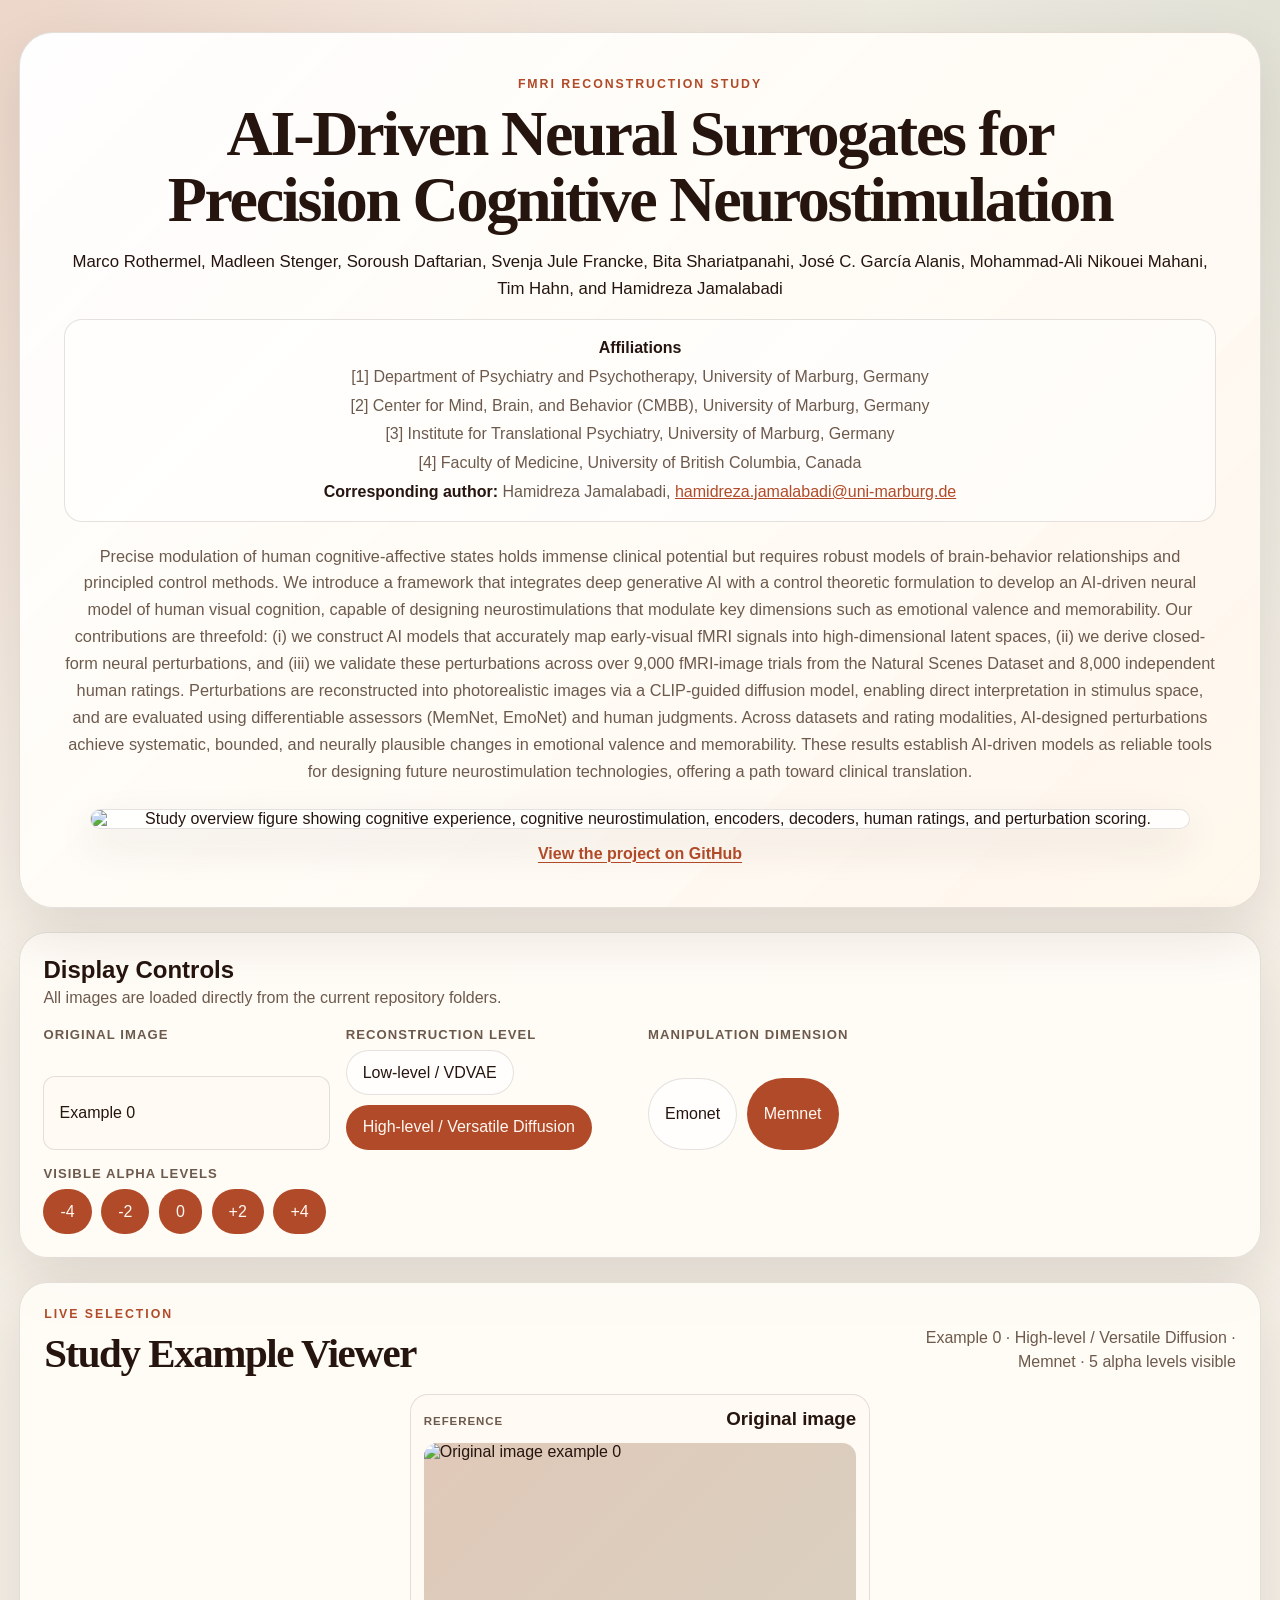
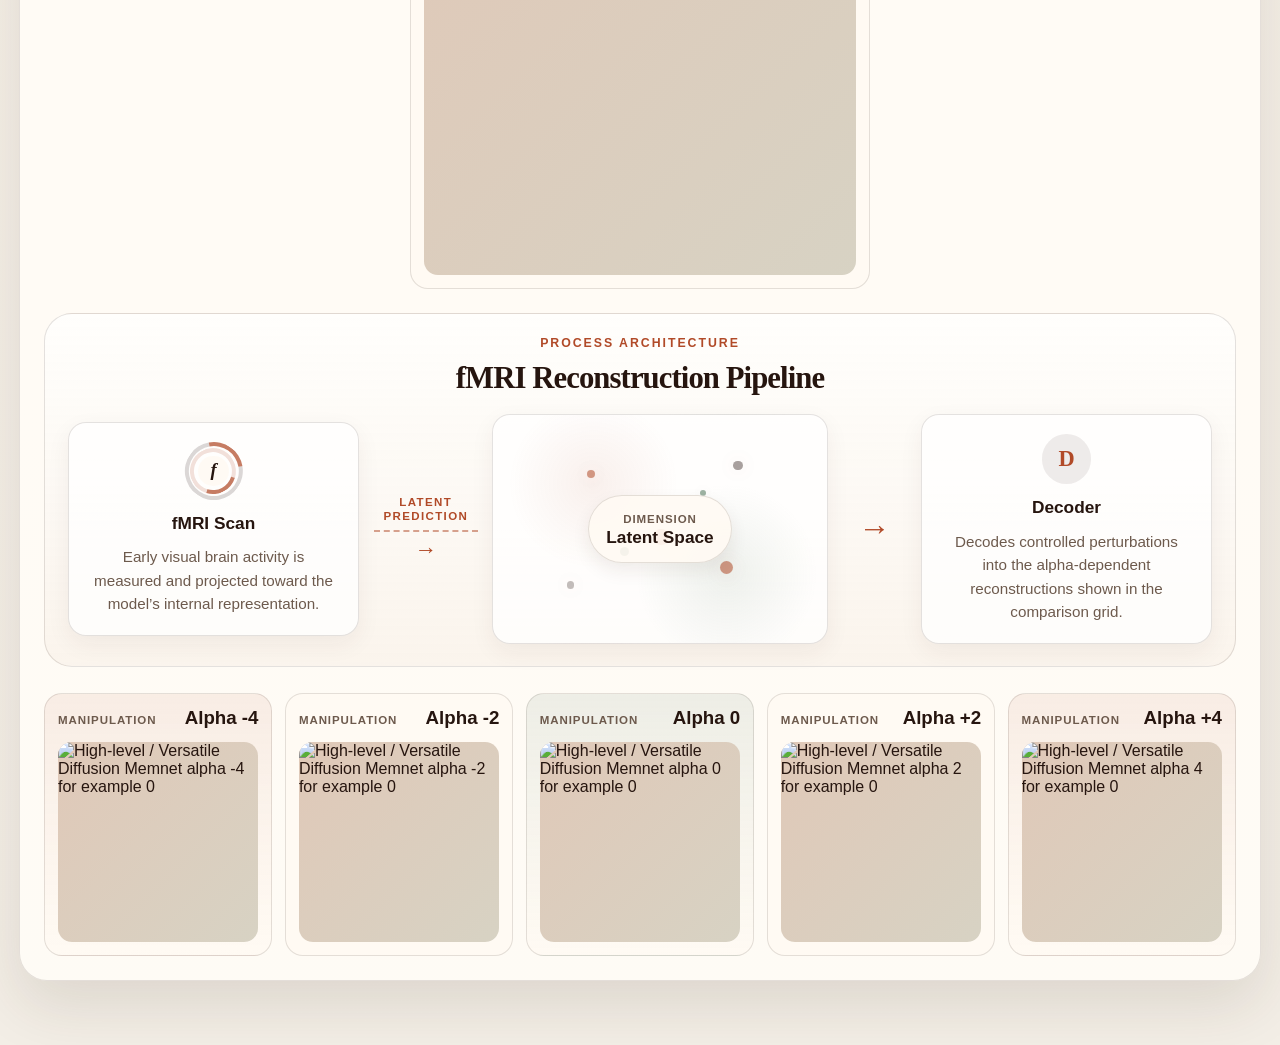
==== index.html @ da01c43c "Website-only initial commit" ====
<!doctype html>
<html lang="en">
  <head>
    <meta charset="UTF-8" />
    <meta name="viewport" content="width=device-width, initial-scale=1.0" />
    <title>fMRI Image Reconstruction Study</title>
    <link rel="stylesheet" href="./styles.css" />
  </head>
  <body>
    <div class="page-shell">
      <header class="hero">
        <p class="eyebrow">fMRI Reconstruction Study</p>
        <h1>AI-Driven Neural Surrogates for Precision Cognitive Neurostimulation</h1>
        <p class="hero-authors">
          Marco Rothermel, Madleen Stenger, Soroush Daftarian, Svenja Jule Francke, Bita Shariatpanahi, José C. García Alanis,
          Mohammad-Ali Nikouei Mahani, Tim Hahn, and Hamidreza Jamalabadi
        </p>
        <div class="hero-meta">
          <p><strong>Affiliations</strong></p>
          <p>[1] Department of Psychiatry and Psychotherapy, University of Marburg, Germany</p>
          <p>[2] Center for Mind, Brain, and Behavior (CMBB), University of Marburg, Germany</p>
          <p>[3] Institute for Translational Psychiatry, University of Marburg, Germany</p>
          <p>[4] Faculty of Medicine, University of British Columbia, Canada</p>
          <p><strong>Corresponding author:</strong> Hamidreza Jamalabadi, <a href="mailto:hamidreza.jamalabadi@uni-marburg.de">hamidreza.jamalabadi@uni-marburg.de</a></p>
        </div>
        <p class="hero-copy">
          Precise modulation of human cognitive-affective states holds immense clinical potential but requires robust models of
          brain-behavior relationships and principled control methods. We introduce a framework that integrates deep generative AI
          with a control theoretic formulation to develop an AI-driven neural model of human visual cognition, capable of designing
          neurostimulations that modulate key dimensions such as emotional valence and memorability. Our contributions are threefold:
          (i) we construct AI models that accurately map early-visual fMRI signals into high-dimensional latent spaces, (ii) we derive
          closed-form neural perturbations, and (iii) we validate these perturbations across over 9,000 fMRI-image trials from the
          Natural Scenes Dataset and 8,000 independent human ratings. Perturbations are reconstructed into photorealistic images via
          a CLIP-guided diffusion model, enabling direct interpretation in stimulus space, and are evaluated using differentiable
          assessors (MemNet, EmoNet) and human judgments. Across datasets and rating modalities, AI-designed perturbations achieve
          systematic, bounded, and neurally plausible changes in emotional valence and memorability. These results establish
          AI-driven models as reliable tools for designing future neurostimulation technologies, offering a path toward clinical
          translation.
        </p>
        <figure class="hero-figure">
          <img src="./Figure%202.JPG" alt="Study overview figure showing cognitive experience, cognitive neurostimulation, encoders, decoders, human ratings, and perturbation scoring." />
        </figure>
        <p class="hero-linkout">
          <a href="https://github.com/MarRoth93/Optimal-Neural-Engineering-of-Human-Cognitive-Experience" target="_blank" rel="noreferrer">View the project on GitHub</a>
        </p>
      </header>

      <main class="layout">
        <section class="control-panel" aria-labelledby="controls-title">
          <div class="panel-header">
            <h2 id="controls-title">Display Controls</h2>
            <p>All images are loaded directly from the current repository folders.</p>
          </div>

          <div class="control-grid">
            <label class="field">
              <span class="field-label">Original Image</span>
              <select id="image-select" aria-label="Select original image"></select>
            </label>

            <div class="field">
              <span class="field-label">Reconstruction Level</span>
              <div class="segmented" id="model-toggle" role="group" aria-label="Select reconstruction level"></div>
            </div>

            <div class="field">
              <span class="field-label">Manipulation Dimension</span>
              <div class="segmented" id="dimension-toggle" role="group" aria-label="Select manipulation dimension"></div>
            </div>

            <div class="field field-wide">
              <span class="field-label">Visible Alpha Levels</span>
              <div class="alpha-toggles" id="alpha-toggle" role="group" aria-label="Toggle alpha levels"></div>
            </div>
          </div>
        </section>

        <section class="viewer" aria-labelledby="viewer-title">
          <div class="viewer-header">
            <div>
              <p class="eyebrow">Live Selection</p>
              <h2 id="viewer-title">Study Example Viewer</h2>
            </div>
            <p class="selection-summary" id="selection-summary"></p>
          </div>

          <article class="card original-card">
            <div class="card-label">
              <span class="label-kicker">Reference</span>
              <h3>Original image</h3>
            </div>
            <figure class="image-frame">
              <img id="original-image" alt="" />
            </figure>
          </article>

          <section class="process-section" aria-labelledby="process-title">
            <div class="process-header">
              <p class="eyebrow">Process Architecture</p>
              <h3 id="process-title">fMRI Reconstruction Pipeline</h3>
            </div>

            <div class="process-flow">
              <article class="process-node process-node-scan">
                <div class="scan-icon" aria-hidden="true">
                  <span class="scan-ring scan-ring-outer"></span>
                  <span class="scan-ring scan-ring-inner"></span>
                  <span class="scan-core">f</span>
                </div>
                <h4>fMRI Scan</h4>
                <p>Early visual brain activity is measured and projected toward the model’s internal representation.</p>
              </article>

              <div class="process-arrow process-arrow-prediction" aria-hidden="true">
                <span class="process-arrow-label">Latent Prediction</span>
                <span class="process-arrow-line"></span>
                <span class="process-arrow-head">→</span>
              </div>

              <article class="process-node process-node-latent">
                <div class="latent-cloud" aria-hidden="true">
                  <span class="latent-dot dot-1"></span>
                  <span class="latent-dot dot-2"></span>
                  <span class="latent-dot dot-3"></span>
                  <span class="latent-dot dot-4"></span>
                  <span class="latent-dot dot-5"></span>
                  <span class="latent-dot dot-6"></span>
                  <span class="latent-dot dot-7"></span>
                </div>
                <div class="latent-label">
                  <span class="label-kicker">Dimension</span>
                  <h4>Latent Space</h4>
                </div>
              </article>

              <div class="process-arrow" aria-hidden="true">→</div>

              <article class="process-node">
                <div class="process-icon" aria-hidden="true">D</div>
                <h4>Decoder</h4>
                <p>Decodes controlled perturbations into the alpha-dependent reconstructions shown in the comparison grid.</p>
              </article>
            </div>
          </section>

          <section class="comparison-stage" aria-labelledby="comparison-title">
            <h3 id="comparison-title" class="sr-only">Reconstruction comparison</h3>

            <div class="alpha-column alpha-column-left" id="negative-column"></div>

            <div class="center-column" id="alpha-zero-slot"></div>

            <div class="alpha-column alpha-column-right" id="positive-column"></div>
          </section>
        </section>
      </main>
    </div>

    <template id="alpha-card-template">
      <article class="card alpha-card">
        <div class="card-label">
          <span class="label-kicker">Manipulation</span>
          <h3></h3>
        </div>
        <figure class="image-frame">
          <img alt="" />
        </figure>
      </article>
    </template>

    <script src="./app.js?v=2"></script>
  </body>
</html>
---- styles.css ----
:root {
  --bg: #f3eee6;
  --bg-strong: #e8ddcf;
  --surface: rgba(255, 252, 247, 0.92);
  --surface-strong: #fffaf3;
  --ink: #26150f;
  --muted: #6d5a4d;
  --line: rgba(38, 21, 15, 0.12);
  --accent: #b14a28;
  --accent-soft: rgba(177, 74, 40, 0.12);
  --shadow: 0 24px 60px rgba(60, 39, 26, 0.12);
  --radius-lg: 28px;
  --radius-md: 18px;
  --radius-sm: 12px;
  --content-width: 1380px;
}

*,
*::before,
*::after {
  box-sizing: border-box;
}

html {
  font-size: 16px;
}

body {
  margin: 0;
  min-height: 100vh;
  color: var(--ink);
  font-family: "Avenir Next", "Segoe UI", sans-serif;
  background:
    radial-gradient(circle at top left, rgba(177, 74, 40, 0.16), transparent 30%),
    radial-gradient(circle at top right, rgba(116, 145, 124, 0.16), transparent 28%),
    linear-gradient(180deg, #f7f1e8 0%, var(--bg) 100%);
}

img {
  display: block;
  width: 100%;
  height: auto;
}

button,
select {
  font: inherit;
}

.page-shell {
  width: min(calc(100% - 2.4rem), var(--content-width));
  margin: 0 auto;
  padding: 2rem 0 4rem;
}

.hero {
  position: relative;
  overflow: hidden;
  padding: 2.75rem;
  border: 1px solid var(--line);
  border-radius: calc(var(--radius-lg) + 6px);
  text-align: center;
  background:
    linear-gradient(135deg, rgba(255, 255, 255, 0.88), rgba(255, 247, 236, 0.94)),
    var(--surface);
  box-shadow: var(--shadow);
}

.hero::after {
  content: "";
  position: absolute;
  inset: auto -8% -35% auto;
  width: 320px;
  height: 320px;
  border-radius: 50%;
  background: radial-gradient(circle, rgba(177, 74, 40, 0.18), transparent 70%);
  pointer-events: none;
}

.eyebrow {
  margin: 0 0 0.65rem;
  color: var(--accent);
  letter-spacing: 0.16em;
  text-transform: uppercase;
  font-size: 0.77rem;
  font-weight: 700;
}

.hero h1,
.viewer-header h2 {
  margin: 0;
  font-family: "Palatino Linotype", "Book Antiqua", Palatino, serif;
  line-height: 1.03;
  letter-spacing: -0.035em;
}

.hero h1 {
  max-width: none;
  margin: 0 auto;
  font-size: clamp(2.6rem, 5vw, 5.25rem);
  text-wrap: balance;
}

.hero-copy {
  max-width: none;
  margin: 1.3rem auto 0;
  line-height: 1.65;
  color: var(--muted);
  font-size: 1.02rem;
}

.hero-authors {
  max-width: none;
  margin: 1rem auto 0;
  font-size: 1.05rem;
  line-height: 1.6;
  color: var(--ink);
}

.hero-meta {
  display: grid;
  gap: 0.25rem;
  margin: 1rem auto 0;
  padding: 1rem 1.1rem;
  max-width: none;
  border: 1px solid var(--line);
  border-radius: var(--radius-md);
  background: rgba(255, 255, 255, 0.55);
}

.hero-meta p {
  margin: 0;
  line-height: 1.55;
  color: var(--muted);
}

.hero-meta strong {
  color: var(--ink);
}

.hero-meta a {
  color: var(--accent);
}

.hero-figure {
  margin: 1.5rem auto 0;
  max-width: 1100px;
}

.hero-figure img {
  width: 100%;
  height: auto;
  border-radius: var(--radius-md);
  border: 1px solid var(--line);
  background: rgba(255, 255, 255, 0.85);
  box-shadow: 0 16px 40px rgba(60, 39, 26, 0.1);
}

.hero-linkout {
  margin: 1rem 0 0;
  font-size: 1rem;
  font-weight: 700;
}

.hero-linkout a {
  color: var(--accent);
  text-decoration-thickness: 0.08em;
  text-underline-offset: 0.18em;
}

.layout {
  display: grid;
  gap: 1.5rem;
  margin-top: 1.5rem;
}

.control-panel,
.viewer {
  border: 1px solid var(--line);
  border-radius: var(--radius-lg);
  background: var(--surface);
  box-shadow: var(--shadow);
}

.control-panel {
  padding: 1.45rem;
}

.panel-header h2,
.card-label h3 {
  margin: 0;
}

.panel-header p,
.selection-summary,
.field-label,
.label-kicker {
  color: var(--muted);
}

.panel-header p {
  margin: 0.35rem 0 0;
}

.control-grid {
  display: grid;
  grid-template-columns: repeat(4, minmax(0, 1fr));
  gap: 1rem;
  margin-top: 1.2rem;
}

.field {
  display: grid;
  gap: 0.55rem;
}

.field-wide {
  grid-column: 1 / -1;
}

.field-label {
  font-size: 0.82rem;
  letter-spacing: 0.08em;
  text-transform: uppercase;
  font-weight: 700;
}

select {
  appearance: none;
  min-height: 3rem;
  padding: 0 0.95rem;
  border: 1px solid var(--line);
  border-radius: var(--radius-sm);
  background: var(--surface-strong);
  color: var(--ink);
}

.segmented,
.alpha-toggles {
  display: flex;
  flex-wrap: wrap;
  gap: 0.6rem;
}

.segmented button,
.alpha-toggles button {
  min-height: 2.8rem;
  padding: 0.65rem 1rem;
  border: 1px solid var(--line);
  border-radius: 999px;
  background: rgba(255, 255, 255, 0.66);
  color: var(--ink);
  cursor: pointer;
  transition:
    background 140ms ease,
    color 140ms ease,
    border-color 140ms ease,
    transform 140ms ease;
}

.segmented button:hover,
.alpha-toggles button:hover {
  transform: translateY(-1px);
  border-color: rgba(38, 21, 15, 0.26);
}

.segmented button.is-active,
.alpha-toggles button.is-active {
  background: var(--accent);
  color: #fff8f2;
  border-color: transparent;
}

.alpha-toggles button:not(.is-active) {
  background: var(--accent-soft);
}

.viewer {
  padding: 1.5rem;
}

.viewer-header {
  display: flex;
  justify-content: space-between;
  gap: 1rem;
  align-items: end;
  margin-bottom: 1.25rem;
}

.viewer-header h2 {
  font-size: clamp(2rem, 3.2vw, 3.1rem);
}

.selection-summary {
  max-width: 36ch;
  margin: 0;
  text-align: right;
  line-height: 1.5;
}

.card {
  padding: 0.8rem;
  border: 1px solid var(--line);
  border-radius: var(--radius-md);
  background: var(--surface-strong);
}

.original-card {
  width: min(100%, 460px);
  margin: 0 auto 1.5rem;
}

.process-section {
  margin: 0 0 1.6rem;
  padding: 1.4rem;
  border: 1px solid var(--line);
  border-radius: var(--radius-lg);
  background:
    linear-gradient(180deg, rgba(255, 255, 255, 0.72), rgba(250, 244, 236, 0.88)),
    var(--surface-strong);
}

.process-header {
  margin-bottom: 1.15rem;
  text-align: center;
}

.process-header h3 {
  margin: 0;
  font-family: "Palatino Linotype", "Book Antiqua", Palatino, serif;
  font-size: clamp(1.55rem, 2.4vw, 2.2rem);
  letter-spacing: -0.03em;
}

.process-flow {
  display: grid;
  grid-template-columns: minmax(180px, 1fr) 104px minmax(260px, 1.15fr) 64px minmax(180px, 1fr);
  gap: 0.9rem;
  align-items: center;
}

.process-node {
  min-height: 184px;
  padding: 1.2rem;
  border: 1px solid var(--line);
  border-radius: var(--radius-md);
  background: rgba(255, 255, 255, 0.75);
  text-align: center;
  box-shadow: 0 8px 24px rgba(60, 39, 26, 0.06);
}

.process-node-scan {
  min-height: 196px;
}

.process-node h4,
.latent-label h4 {
  margin: 0;
  font-size: 1.08rem;
}

.process-node p {
  margin: 0.7rem 0 0;
  line-height: 1.55;
  color: var(--muted);
  font-size: 0.95rem;
}

.process-icon {
  display: grid;
  place-items: center;
  width: 3.1rem;
  height: 3.1rem;
  margin: 0 auto 0.85rem;
  border-radius: 999px;
  background: rgba(38, 21, 15, 0.08);
  color: var(--accent);
  font-family: "Palatino Linotype", "Book Antiqua", Palatino, serif;
  font-size: 1.4rem;
  font-weight: 700;
}

.process-arrow {
  display: grid;
  place-items: center;
  color: var(--accent);
  font-size: 2rem;
  font-weight: 700;
}

.process-arrow-prediction {
  align-self: center;
  gap: 0.45rem;
  font-size: 1rem;
  min-width: 0;
}

.process-arrow-label {
  font-size: 0.72rem;
  font-weight: 700;
  letter-spacing: 0.12em;
  text-transform: uppercase;
  color: var(--accent);
  text-align: center;
  line-height: 1.15;
}

.process-arrow-line {
  display: block;
  width: 100%;
  border-top: 2px dashed rgba(177, 74, 40, 0.5);
}

.process-arrow-head {
  font-size: 1.4rem;
  line-height: 1;
}

.scan-icon {
  position: relative;
  display: grid;
  place-items: center;
  width: 3.6rem;
  height: 3.6rem;
  margin: 0 auto 0.85rem;
}

.scan-ring {
  position: absolute;
  inset: 0;
  border-radius: 999px;
}

.scan-ring-outer {
  border: 4px solid rgba(38, 21, 15, 0.16);
  border-top-color: rgba(177, 74, 40, 0.72);
  transform: rotate(35deg);
}

.scan-ring-inner {
  inset: 0.35rem;
  border: 4px solid rgba(177, 74, 40, 0.16);
  border-bottom-color: rgba(177, 74, 40, 0.72);
  transform: rotate(-28deg);
}

.scan-core {
  position: relative;
  z-index: 1;
  display: grid;
  place-items: center;
  width: 1.9rem;
  height: 1.9rem;
  border-radius: 999px;
  background: rgba(255, 250, 243, 0.95);
  color: var(--ink);
  font-family: "Palatino Linotype", "Book Antiqua", Palatino, serif;
  font-size: 1.15rem;
  font-style: italic;
  font-weight: 700;
}

.process-node-latent {
  position: relative;
  display: grid;
  place-items: center;
  min-height: 230px;
  overflow: hidden;
  background:
    radial-gradient(circle at 30% 30%, rgba(177, 74, 40, 0.08), transparent 30%),
    radial-gradient(circle at 70% 70%, rgba(116, 145, 124, 0.12), transparent 32%),
    rgba(255, 255, 255, 0.78);
}

.latent-cloud {
  position: absolute;
  inset: 0;
}

.latent-dot {
  position: absolute;
  border-radius: 999px;
  background: rgba(177, 74, 40, 0.55);
  box-shadow: 0 0 20px rgba(177, 74, 40, 0.1);
}

.dot-1 {
  top: 24%;
  left: 28%;
  width: 0.55rem;
  height: 0.55rem;
}

.dot-2 {
  top: 33%;
  left: 62%;
  width: 0.35rem;
  height: 0.35rem;
  background: rgba(116, 145, 124, 0.7);
}

.dot-3 {
  top: 50%;
  left: 48%;
  width: 1rem;
  height: 1rem;
}

.dot-4 {
  top: 58%;
  left: 38%;
  width: 0.55rem;
  height: 0.55rem;
  background: rgba(116, 145, 124, 0.7);
}

.dot-5 {
  top: 64%;
  left: 68%;
  width: 0.8rem;
  height: 0.8rem;
}

.dot-6 {
  top: 20%;
  left: 72%;
  width: 0.6rem;
  height: 0.6rem;
  background: rgba(38, 21, 15, 0.4);
}

.dot-7 {
  top: 73%;
  left: 22%;
  width: 0.45rem;
  height: 0.45rem;
  background: rgba(38, 21, 15, 0.28);
}

.latent-label {
  position: relative;
  z-index: 1;
  padding: 0.85rem 1.1rem;
  border: 1px solid var(--line);
  border-radius: 999px;
  background: rgba(255, 250, 243, 0.9);
  box-shadow: 0 8px 18px rgba(60, 39, 26, 0.08);
  text-align: center;
}

.card-label {
  display: flex;
  justify-content: space-between;
  gap: 1rem;
  align-items: baseline;
  margin-bottom: 0.8rem;
}

.label-kicker {
  text-transform: uppercase;
  letter-spacing: 0.08em;
  font-size: 0.72rem;
  font-weight: 800;
}

.image-frame {
  margin: 0;
  aspect-ratio: 1;
  overflow: hidden;
  border-radius: calc(var(--radius-sm) + 2px);
  background:
    linear-gradient(135deg, rgba(177, 74, 40, 0.14), rgba(116, 145, 124, 0.14)),
    var(--bg-strong);
}

.image-frame img {
  width: 100%;
  height: 100%;
  object-fit: cover;
}

.comparison-stage {
  display: grid;
  grid-template-columns: repeat(5, minmax(0, 1fr));
  gap: 0.8rem;
  align-items: start;
}

.alpha-column,
.center-column {
  display: contents;
}

.alpha-column-left .alpha-card {
  transform-origin: right center;
}

.alpha-column-right .alpha-card {
  transform-origin: left center;
}

.alpha-card[data-alpha="-4"],
.alpha-card[data-alpha="4"] {
  background: linear-gradient(180deg, rgba(177, 74, 40, 0.08), rgba(255, 250, 243, 1));
}

.alpha-card[data-alpha="-4"] {
  grid-column: 1;
}

.alpha-card[data-alpha="-2"] {
  grid-column: 2;
}

.alpha-card[data-alpha="0"] {
  grid-column: 3;
  background: linear-gradient(180deg, rgba(116, 145, 124, 0.12), rgba(255, 250, 243, 1));
}

.alpha-card[data-alpha="2"] {
  grid-column: 4;
}

.alpha-card[data-alpha="4"] {
  grid-column: 5;
}

.empty-state {
  padding: 1.1rem;
  border: 1px dashed rgba(38, 21, 15, 0.2);
  border-radius: var(--radius-md);
  color: var(--muted);
  background: rgba(255, 255, 255, 0.45);
}

.empty-state--left {
  grid-column: 1 / 3;
}

.empty-state--center {
  grid-column: 3;
}

.empty-state--right {
  grid-column: 4 / 6;
}

.sr-only {
  position: absolute;
  width: 1px;
  height: 1px;
  padding: 0;
  margin: -1px;
  overflow: hidden;
  clip: rect(0, 0, 0, 0);
  white-space: nowrap;
  border: 0;
}

@media (max-width: 1100px) {
  .control-grid {
    grid-template-columns: repeat(2, minmax(0, 1fr));
  }

  .process-flow {
    grid-template-columns: 1fr;
    gap: 0.9rem;
  }

  .process-arrow {
    transform: rotate(90deg);
  }

  .process-arrow-prediction {
    transform: none;
    justify-items: center;
  }

  .process-arrow-prediction .process-arrow-line {
    width: 2px;
    height: 2.75rem;
    border-top: 0;
    border-left: 2px dashed rgba(177, 74, 40, 0.5);
  }

  .process-arrow-prediction .process-arrow-head {
    transform: rotate(90deg);
  }

  .comparison-stage {
    grid-template-columns: repeat(auto-fit, minmax(180px, 1fr));
  }

  .selection-summary {
    text-align: left;
  }
}

@media (max-width: 760px) {
  .page-shell {
    width: min(calc(100% - 1.2rem), var(--content-width));
    padding-top: 0.6rem;
  }

  .hero,
  .control-panel,
  .viewer {
    padding: 1.1rem;
    border-radius: 22px;
  }

  .hero h1 {
    max-width: 100%;
  }

  .control-grid {
    grid-template-columns: 1fr;
  }

  .viewer-header {
    flex-direction: column;
    align-items: start;
  }

  .process-section {
    padding: 1rem;
  }

  .selection-summary {
    max-width: none;
  }

  .alpha-column,
  .center-column {
    display: contents;
  }
}
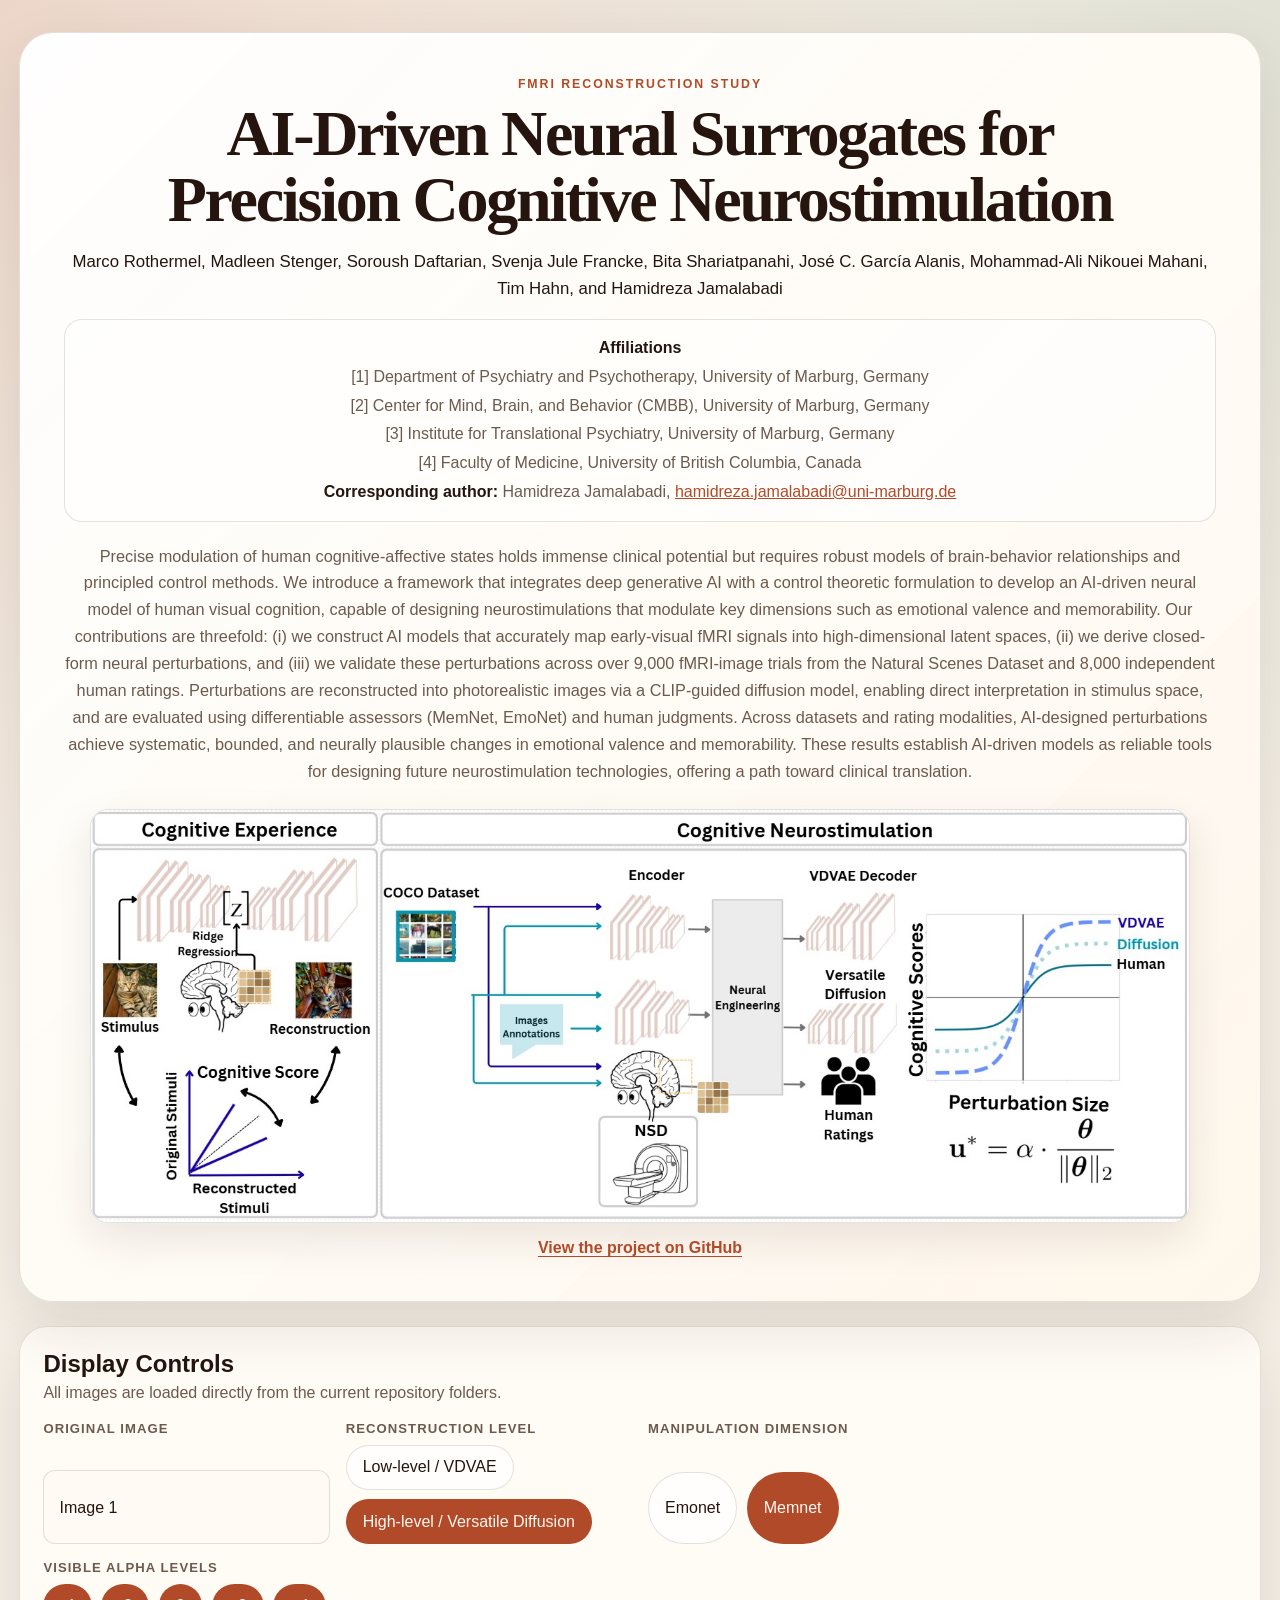
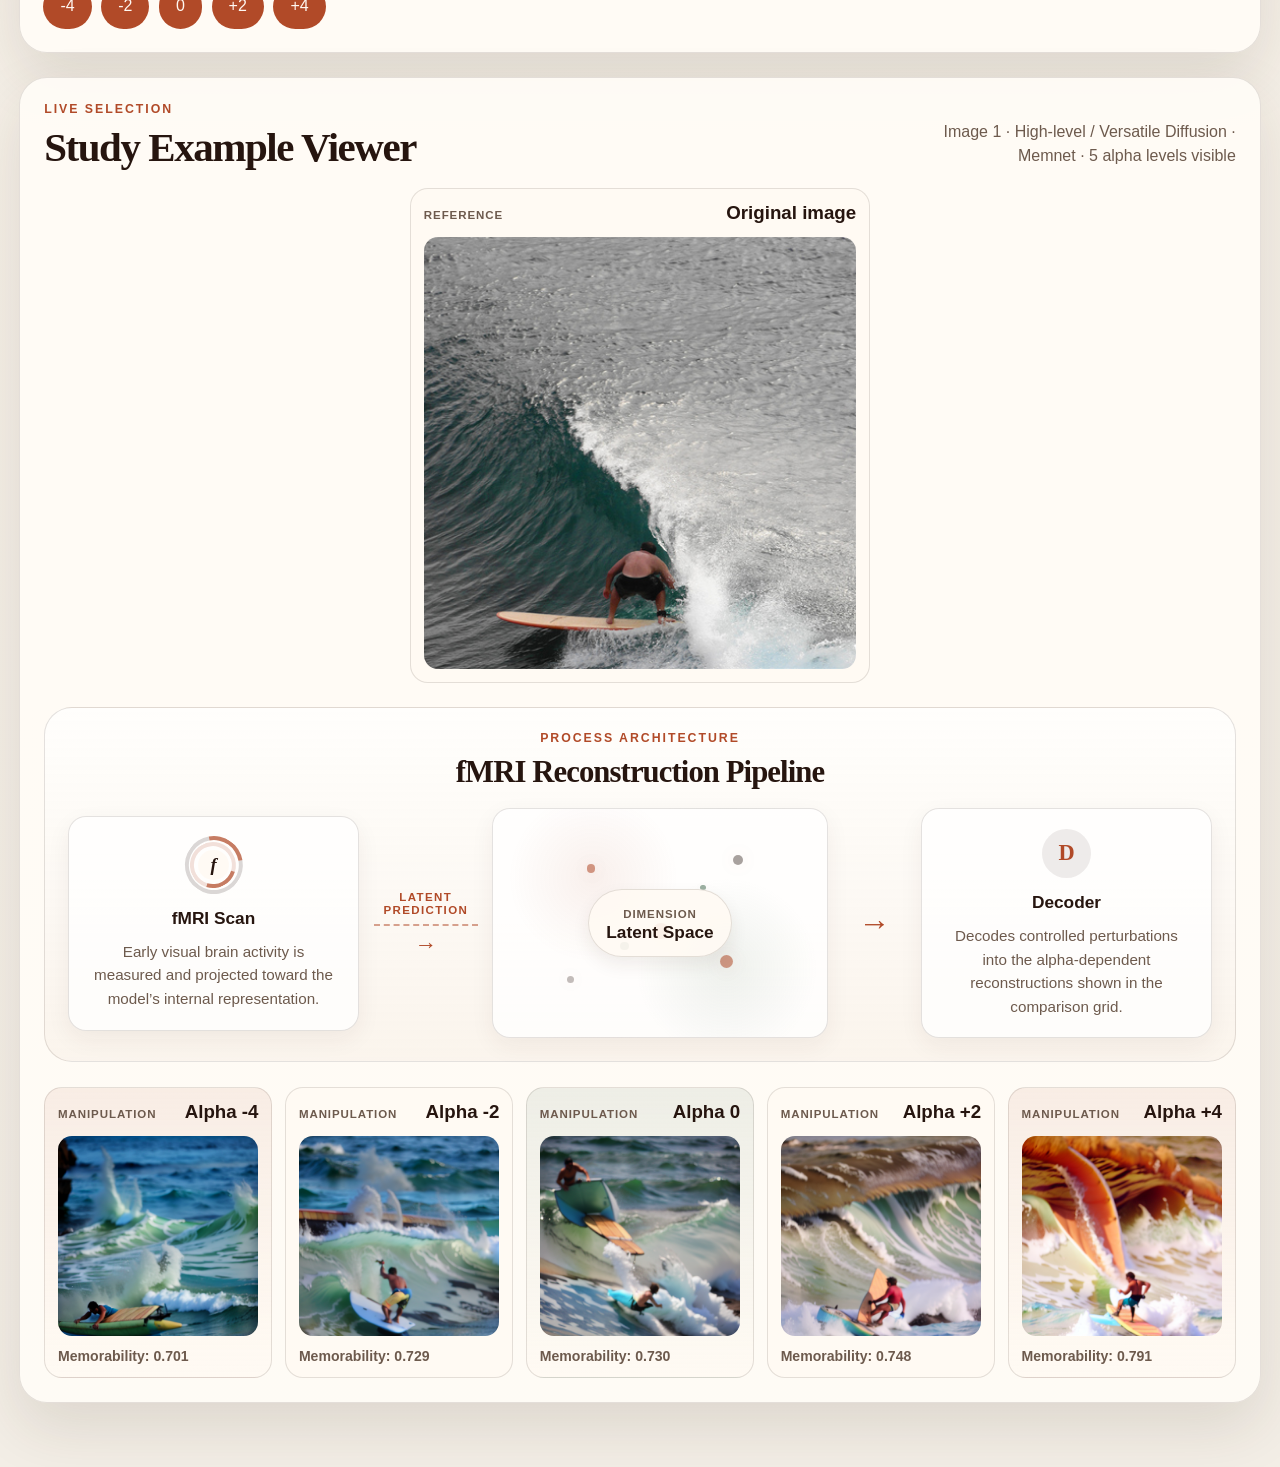
==== commit 856da333: "Update reconstruction viewer assets and scores" ====
--- a/index.html
+++ b/index.html
@@ -165,9 +165,10 @@
         <figure class="image-frame">
           <img alt="" />
         </figure>
+        <p class="assessor-score"></p>
       </article>
     </template>
 
-    <script src="./app.js?v=2"></script>
+    <script src="./app.js?v=8"></script>
   </body>
 </html>
--- a/styles.css
+++ b/styles.css
@@ -579,6 +579,13 @@
   object-fit: cover;
 }
 
+.assessor-score {
+  margin: 0.75rem 0 0;
+  color: var(--muted);
+  font-size: 0.88rem;
+  font-weight: 700;
+}
+
 .comparison-stage {
   display: grid;
   grid-template-columns: repeat(5, minmax(0, 1fr));
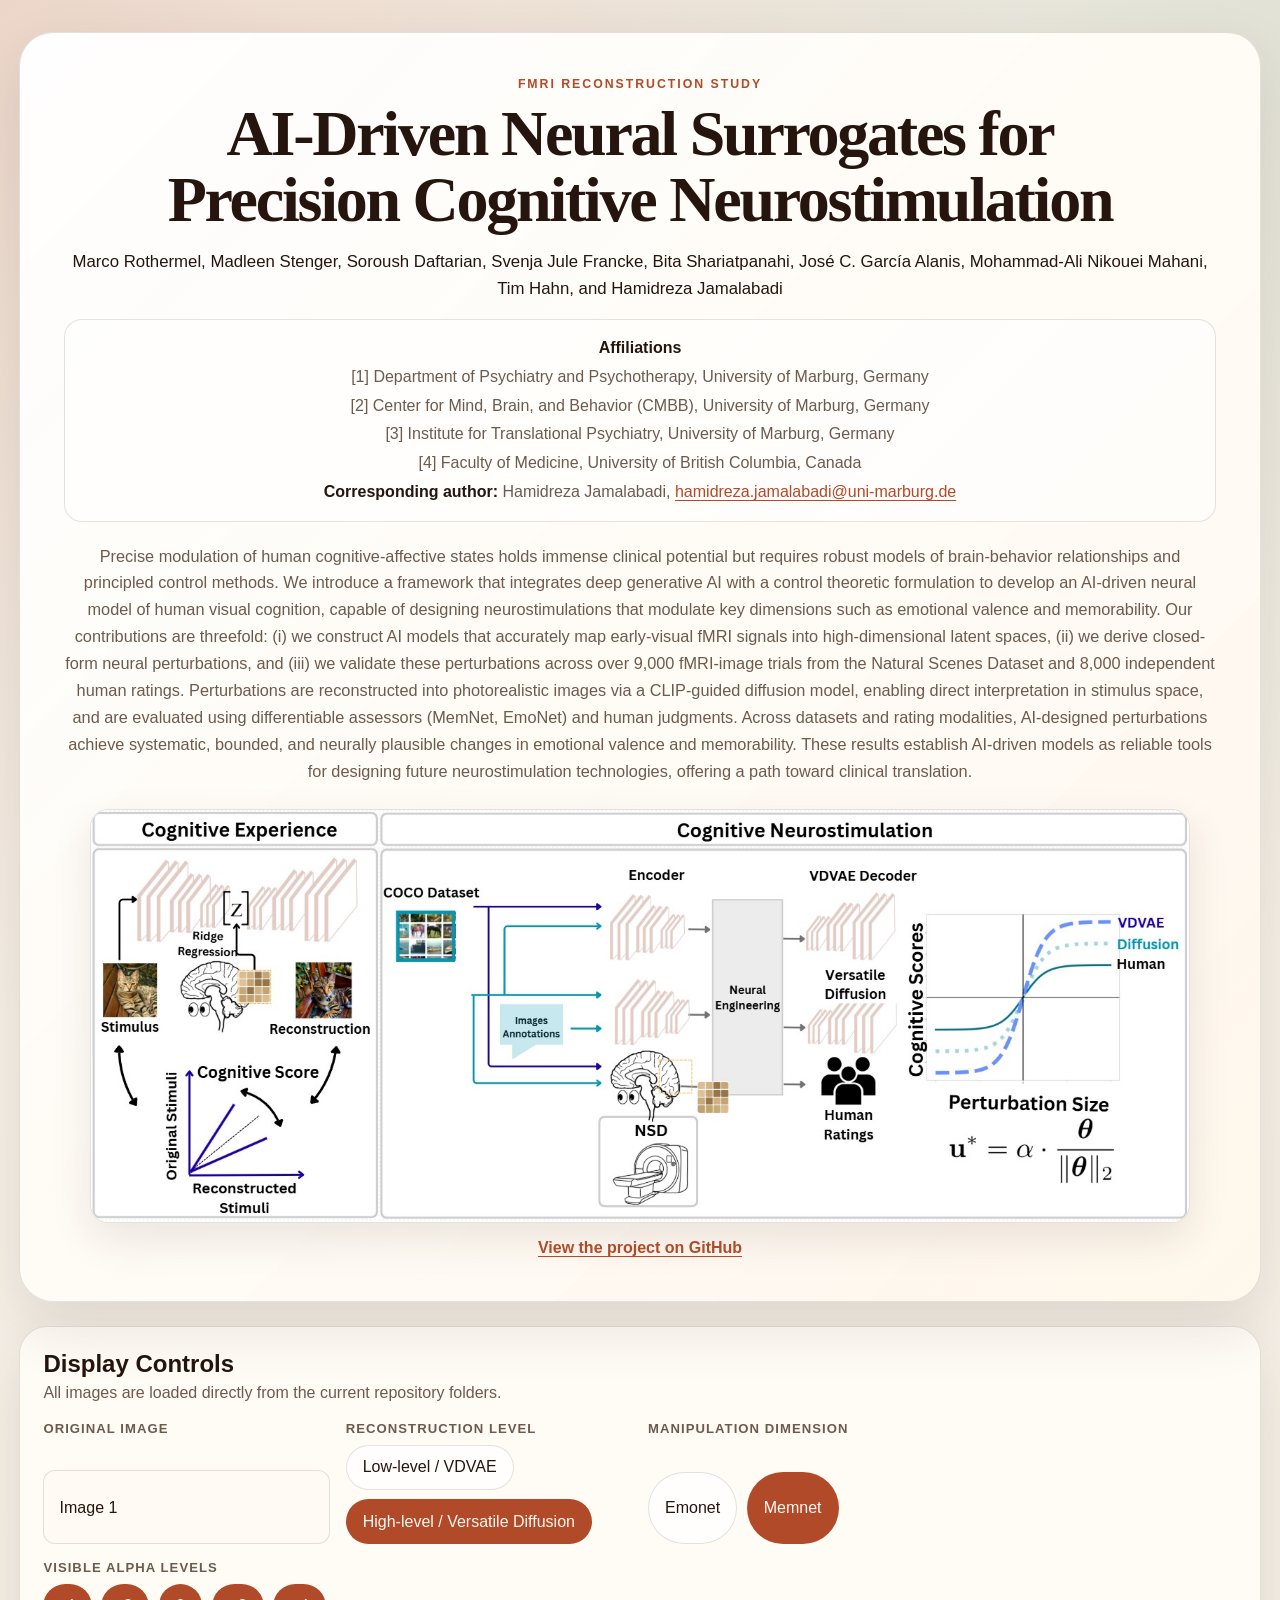
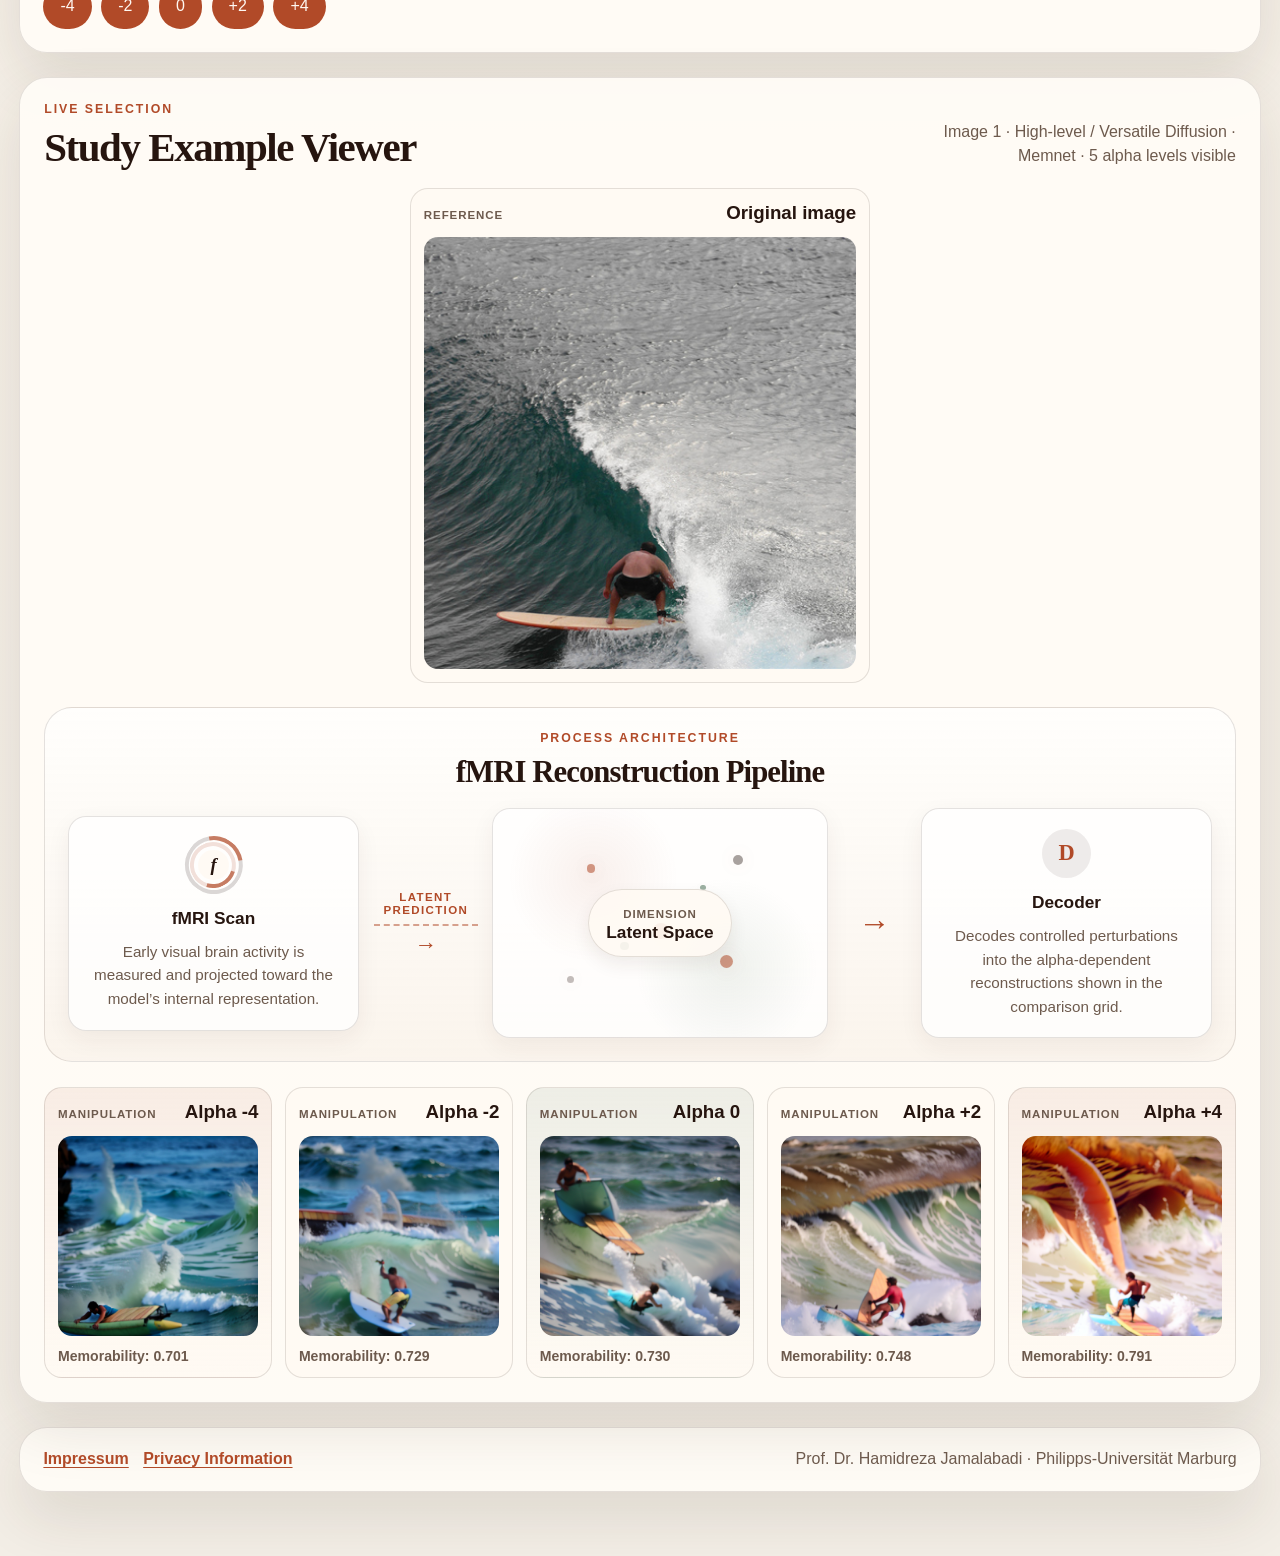
==== commit ab896356: "Add legal information pages" ====
--- a/index.html
+++ b/index.html
@@ -154,6 +154,14 @@
           </section>
         </section>
       </main>
+
+      <footer class="site-footer">
+        <nav class="legal-links" aria-label="Legal information">
+          <a href="./impressum.html">Impressum</a>
+          <a href="./privacy.html">Privacy Information</a>
+        </nav>
+        <p>Prof. Dr. Hamidreza Jamalabadi · Philipps-Universität Marburg</p>
+      </footer>
     </div>
 
     <template id="alpha-card-template">
--- a/styles.css
+++ b/styles.css
@@ -53,6 +53,12 @@
   padding: 2rem 0 4rem;
 }
 
+a {
+  color: var(--accent);
+  text-decoration-thickness: 0.08em;
+  text-underline-offset: 0.18em;
+}
+
 .hero {
   position: relative;
   overflow: hidden;
@@ -164,8 +170,106 @@
 
 .hero-linkout a {
   color: var(--accent);
-  text-decoration-thickness: 0.08em;
-  text-underline-offset: 0.18em;
+}
+
+.site-footer {
+  display: flex;
+  justify-content: space-between;
+  gap: 1rem;
+  align-items: center;
+  margin-top: 1.5rem;
+  padding: 1.2rem 1.45rem;
+  border: 1px solid var(--line);
+  border-radius: var(--radius-lg);
+  background: var(--surface);
+  color: var(--muted);
+  box-shadow: var(--shadow);
+}
+
+.site-footer p {
+  margin: 0;
+  line-height: 1.5;
+}
+
+.legal-links {
+  display: flex;
+  flex-wrap: wrap;
+  gap: 0.9rem;
+  font-weight: 700;
+}
+
+.legal-page {
+  max-width: 960px;
+}
+
+.legal-header,
+.legal-doc {
+  border: 1px solid var(--line);
+  background: var(--surface);
+  box-shadow: var(--shadow);
+}
+
+.legal-header {
+  padding: 2rem;
+  border-radius: var(--radius-lg);
+  text-align: center;
+}
+
+.legal-header h1 {
+  margin: 0;
+  font-family: "Palatino Linotype", "Book Antiqua", Palatino, serif;
+  font-size: clamp(2.3rem, 4vw, 4rem);
+  line-height: 1.03;
+}
+
+.legal-header p:last-child {
+  margin: 1rem 0 0;
+  font-weight: 700;
+}
+
+.legal-doc {
+  display: grid;
+  gap: 1.5rem;
+  margin-top: 1.5rem;
+  padding: 2rem;
+  border-radius: var(--radius-lg);
+}
+
+.legal-doc section {
+  display: grid;
+  gap: 0.85rem;
+}
+
+.legal-doc h2,
+.legal-doc h3,
+.legal-doc h4,
+.legal-doc p {
+  margin: 0;
+}
+
+.legal-doc h2,
+.legal-doc h3 {
+  font-family: "Palatino Linotype", "Book Antiqua", Palatino, serif;
+  letter-spacing: -0.02em;
+}
+
+.legal-doc h2 {
+  font-size: 1.6rem;
+}
+
+.legal-doc h3 {
+  margin-top: 0.25rem;
+  font-size: 1.25rem;
+}
+
+.legal-doc h4 {
+  margin-top: 0.1rem;
+  font-size: 1rem;
+}
+
+.legal-doc p {
+  color: var(--muted);
+  line-height: 1.65;
 }
 
 .layout {
@@ -729,6 +833,19 @@
     align-items: start;
   }
 
+  .site-footer {
+    flex-direction: column;
+    align-items: start;
+    padding: 1.1rem;
+    border-radius: 22px;
+  }
+
+  .legal-header,
+  .legal-doc {
+    padding: 1.1rem;
+    border-radius: 22px;
+  }
+
   .process-section {
     padding: 1rem;
   }
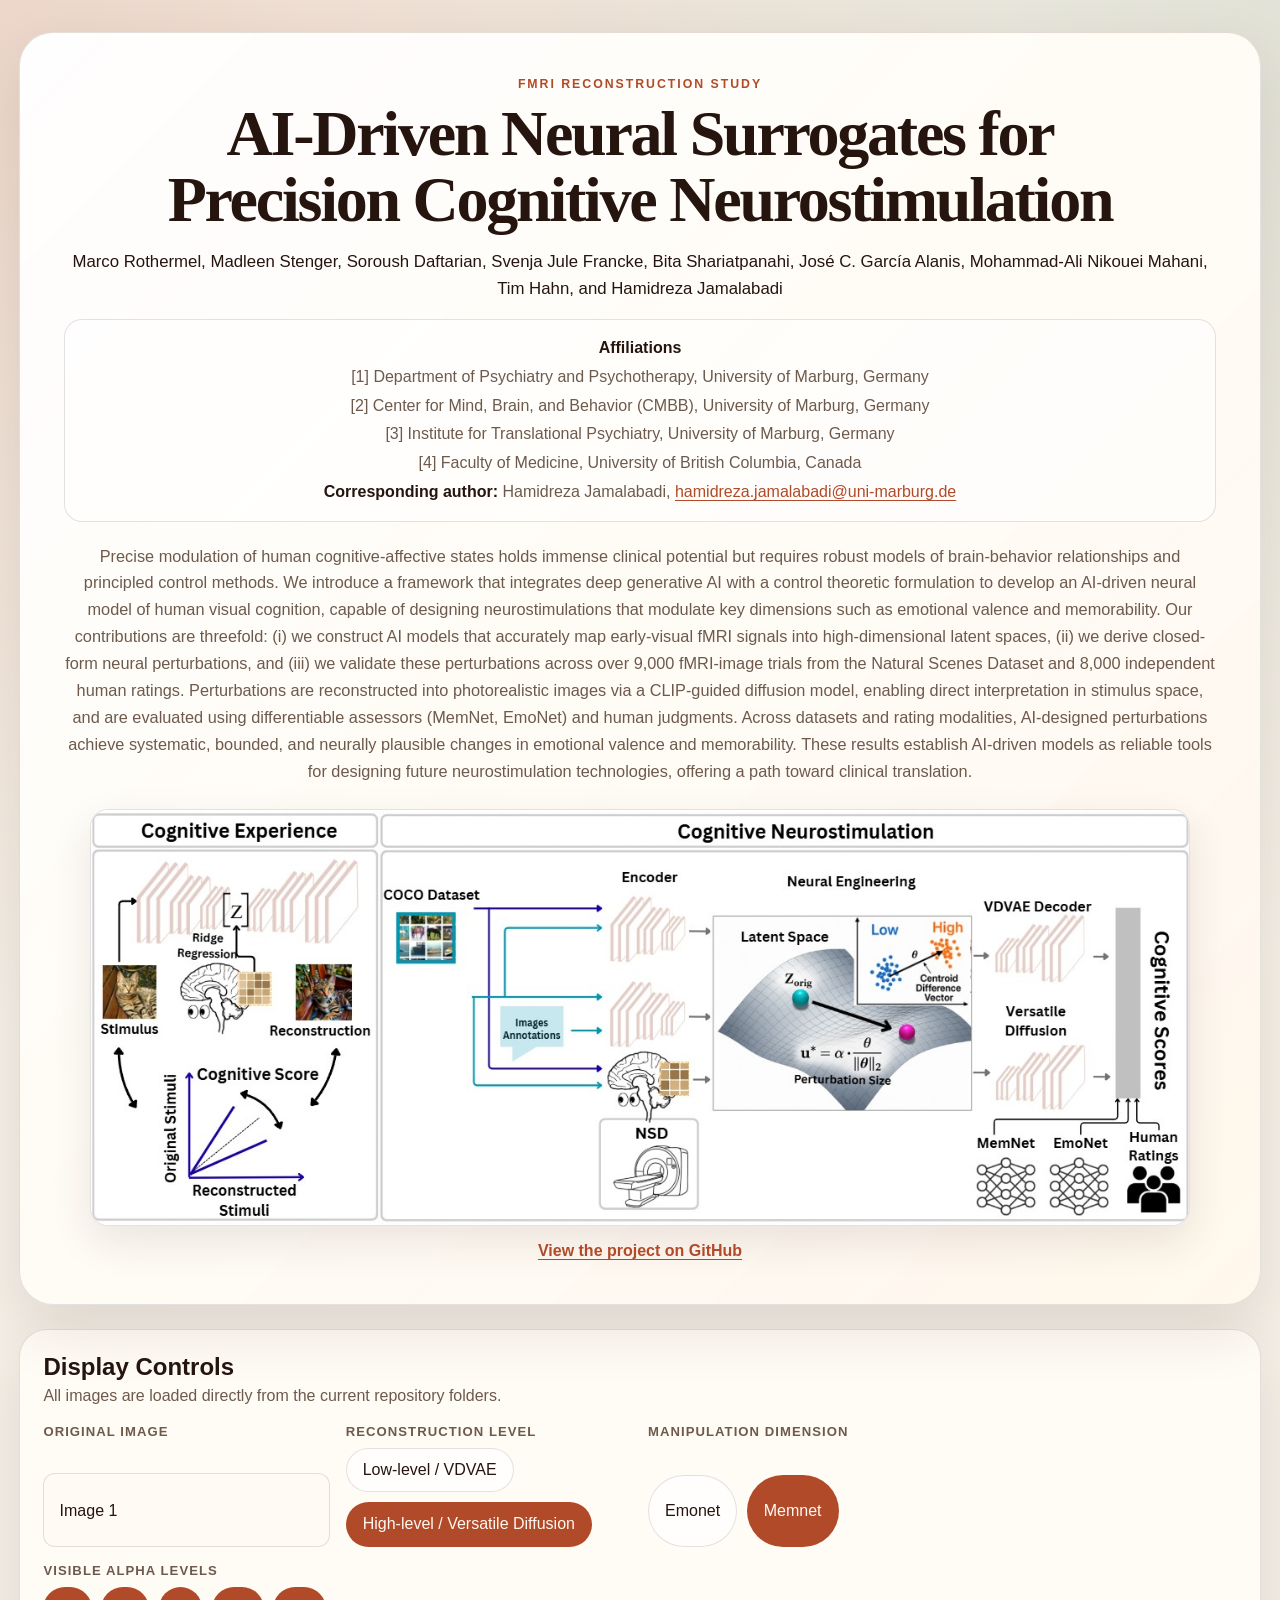
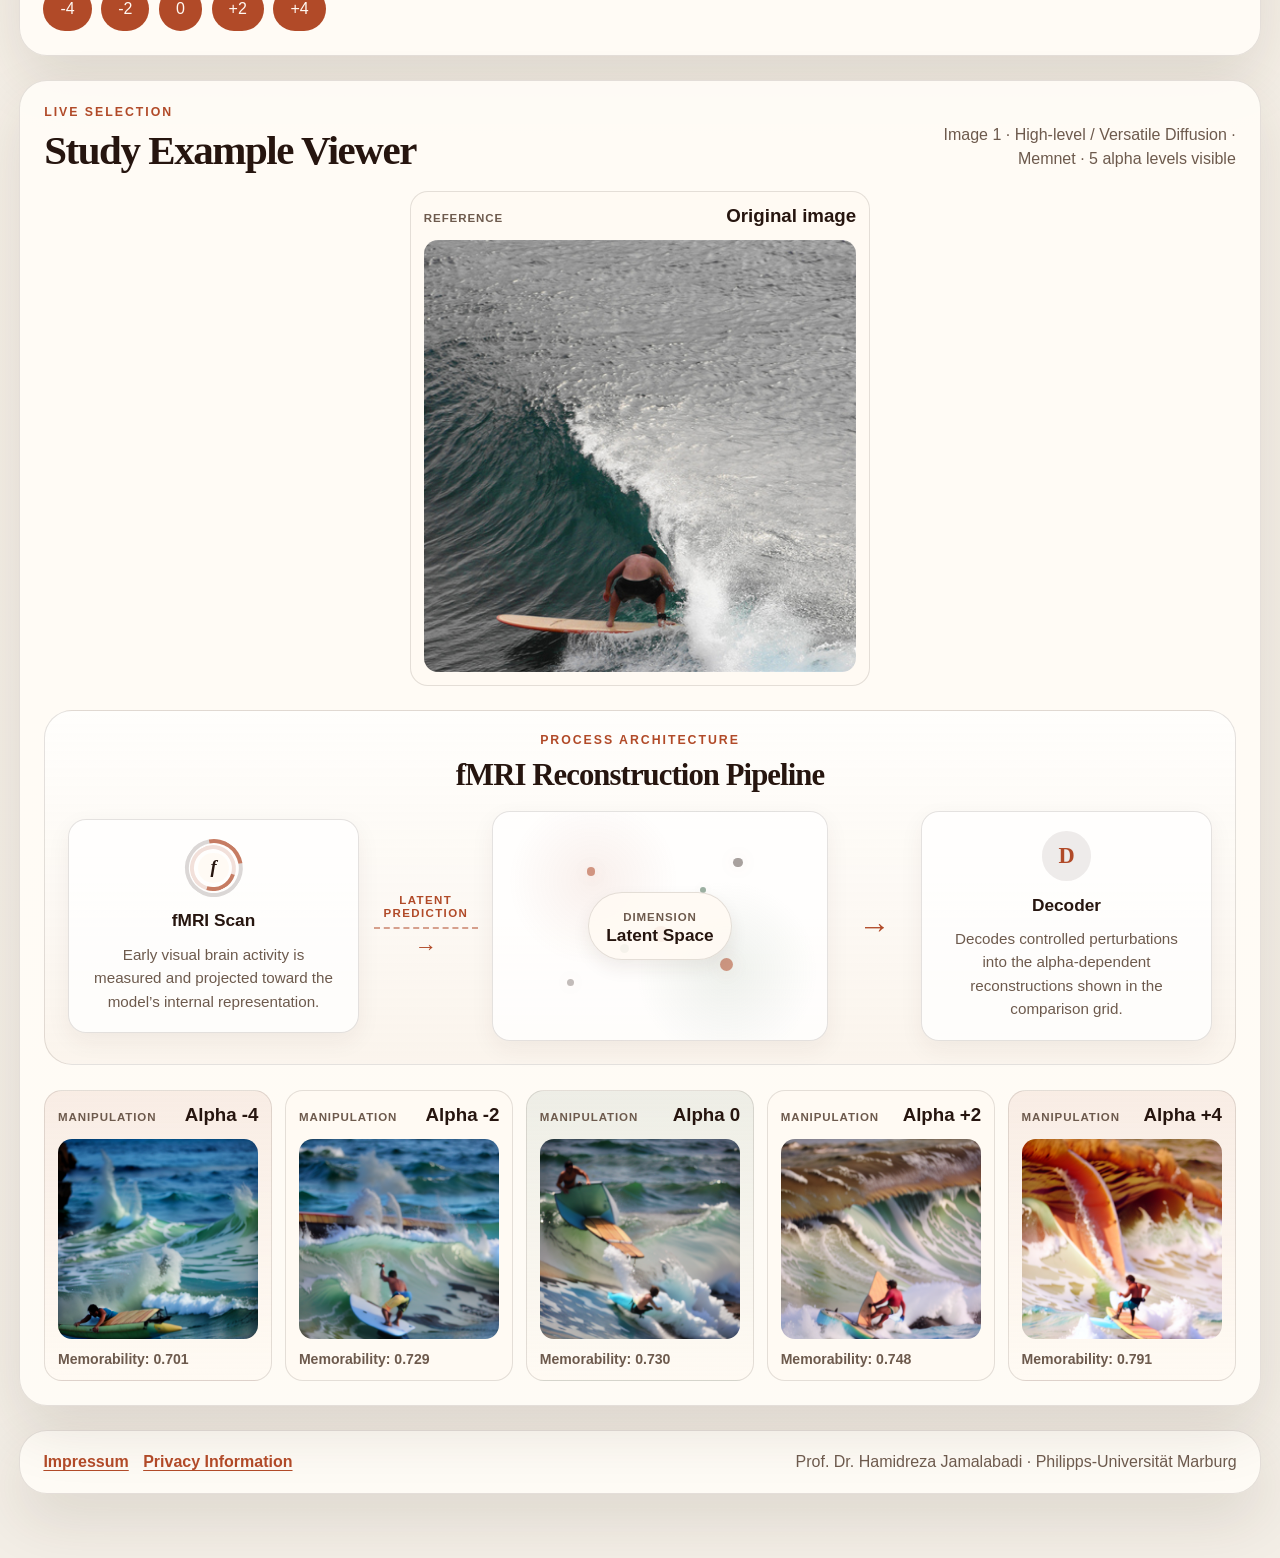
==== commit 04b545cb: "new image" ====
--- a/index.html
+++ b/index.html
@@ -38,7 +38,7 @@
           translation.
         </p>
         <figure class="hero-figure">
-          <img src="./Figure%202.JPG" alt="Study overview figure showing cognitive experience, cognitive neurostimulation, encoders, decoders, human ratings, and perturbation scoring." />
+          <img src="./Figure%202%20new.jpg" alt="Study overview figure showing cognitive experience, cognitive neurostimulation, latent-space neural engineering, decoders, model assessors, human ratings, and cognitive scores." />
         </figure>
         <p class="hero-linkout">
           <a href="https://github.com/MarRoth93/Optimal-Neural-Engineering-of-Human-Cognitive-Experience" target="_blank" rel="noreferrer">View the project on GitHub</a>
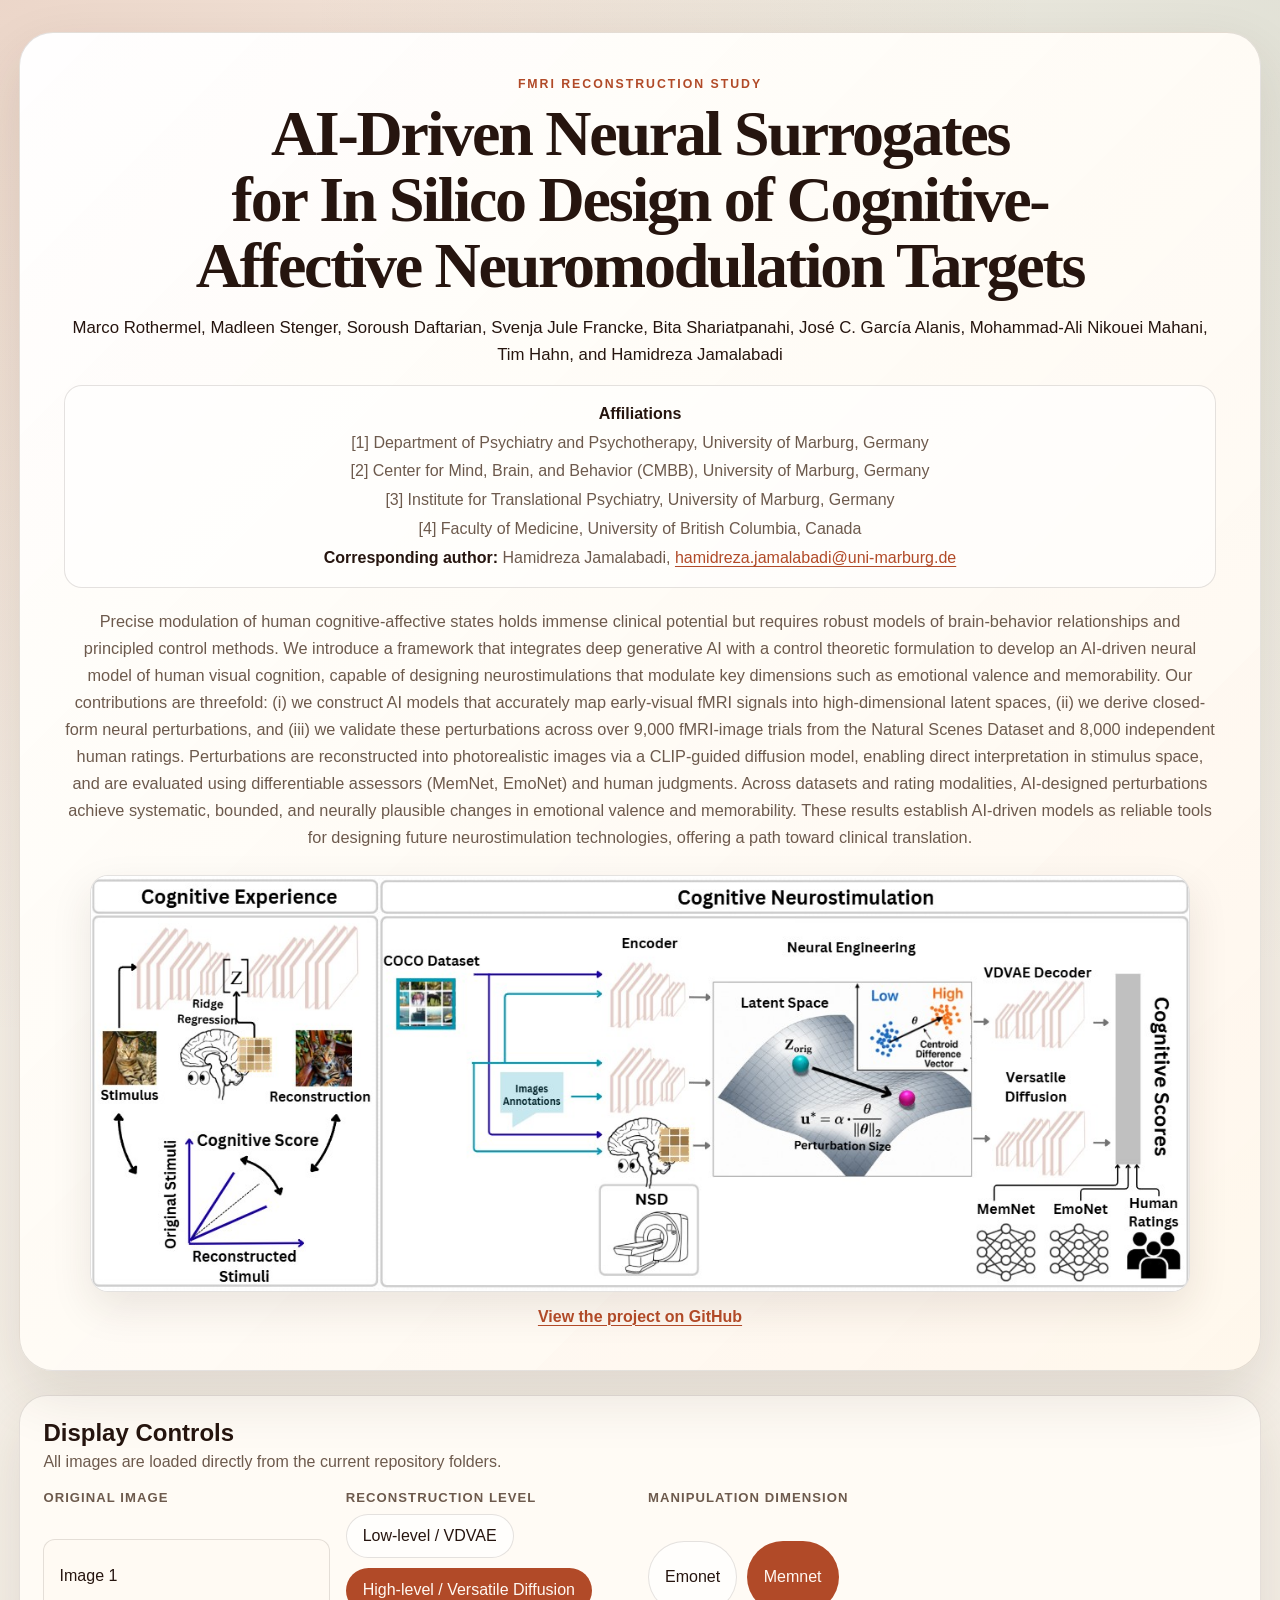
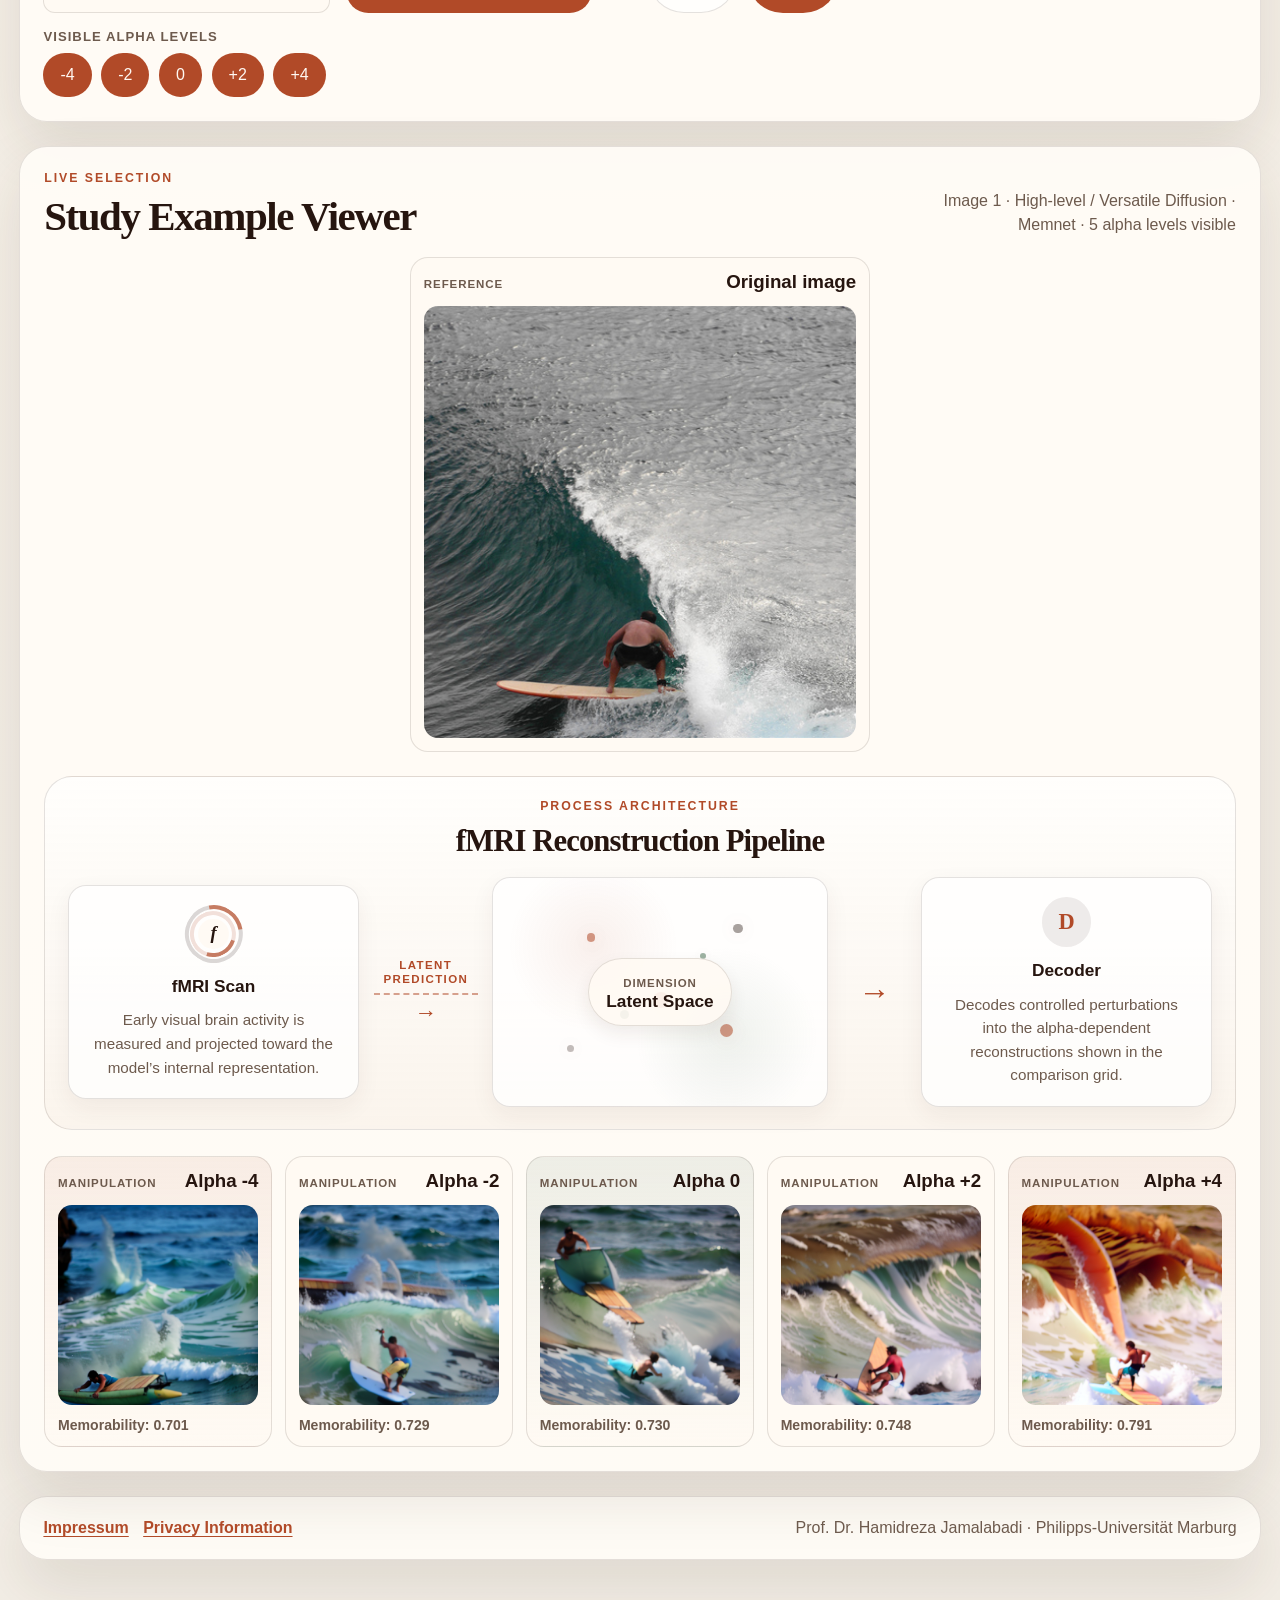
==== commit f1c46598: "Update main heading title Co-Authored-By: Claude Fable 5.1 <noreply@anthropic.com>" ====
--- a/index.html
+++ b/index.html
@@ -10,7 +10,7 @@
     <div class="page-shell">
       <header class="hero">
         <p class="eyebrow">fMRI Reconstruction Study</p>
-        <h1>AI-Driven Neural Surrogates for Precision Cognitive Neurostimulation</h1>
+        <h1>AI-Driven Neural Surrogates for In Silico Design of Cognitive-Affective Neuromodulation Targets</h1>
         <p class="hero-authors">
           Marco Rothermel, Madleen Stenger, Soroush Daftarian, Svenja Jule Francke, Bita Shariatpanahi, José C. García Alanis,
           Mohammad-Ali Nikouei Mahani, Tim Hahn, and Hamidreza Jamalabadi
